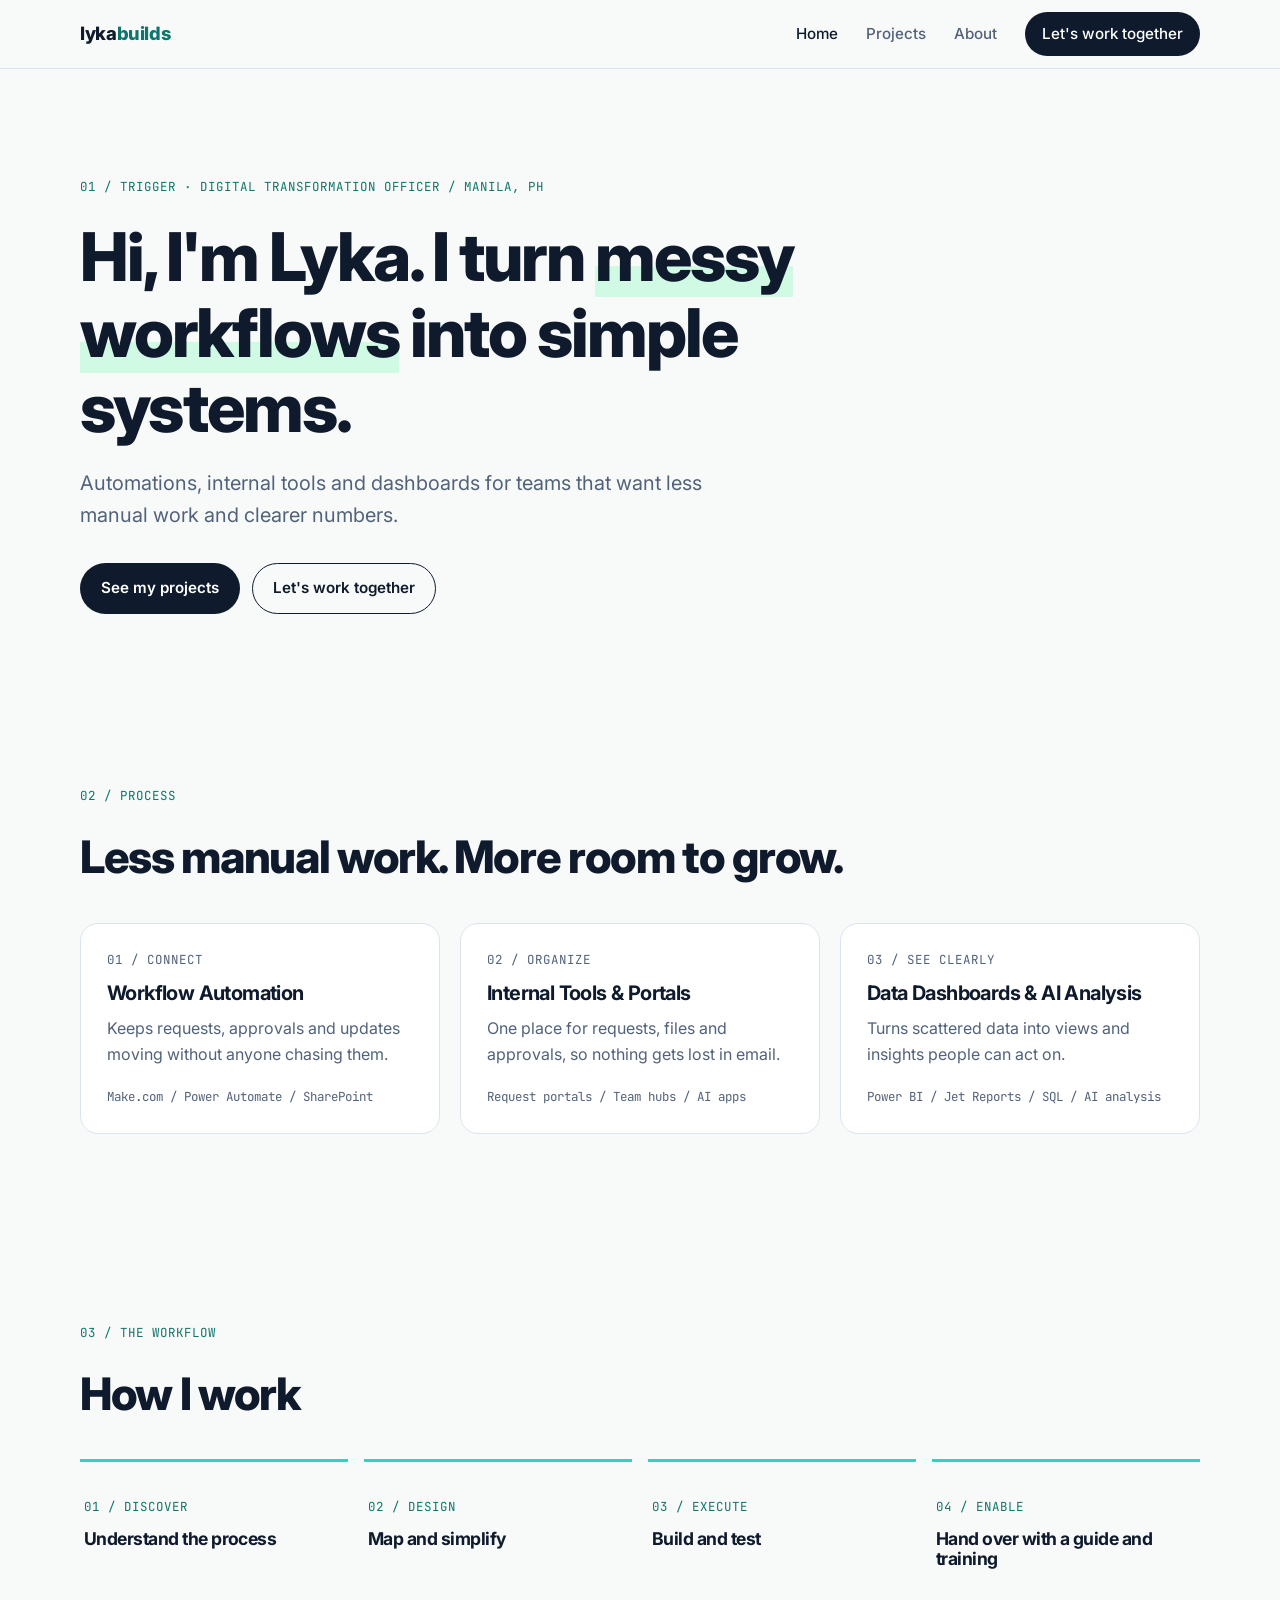
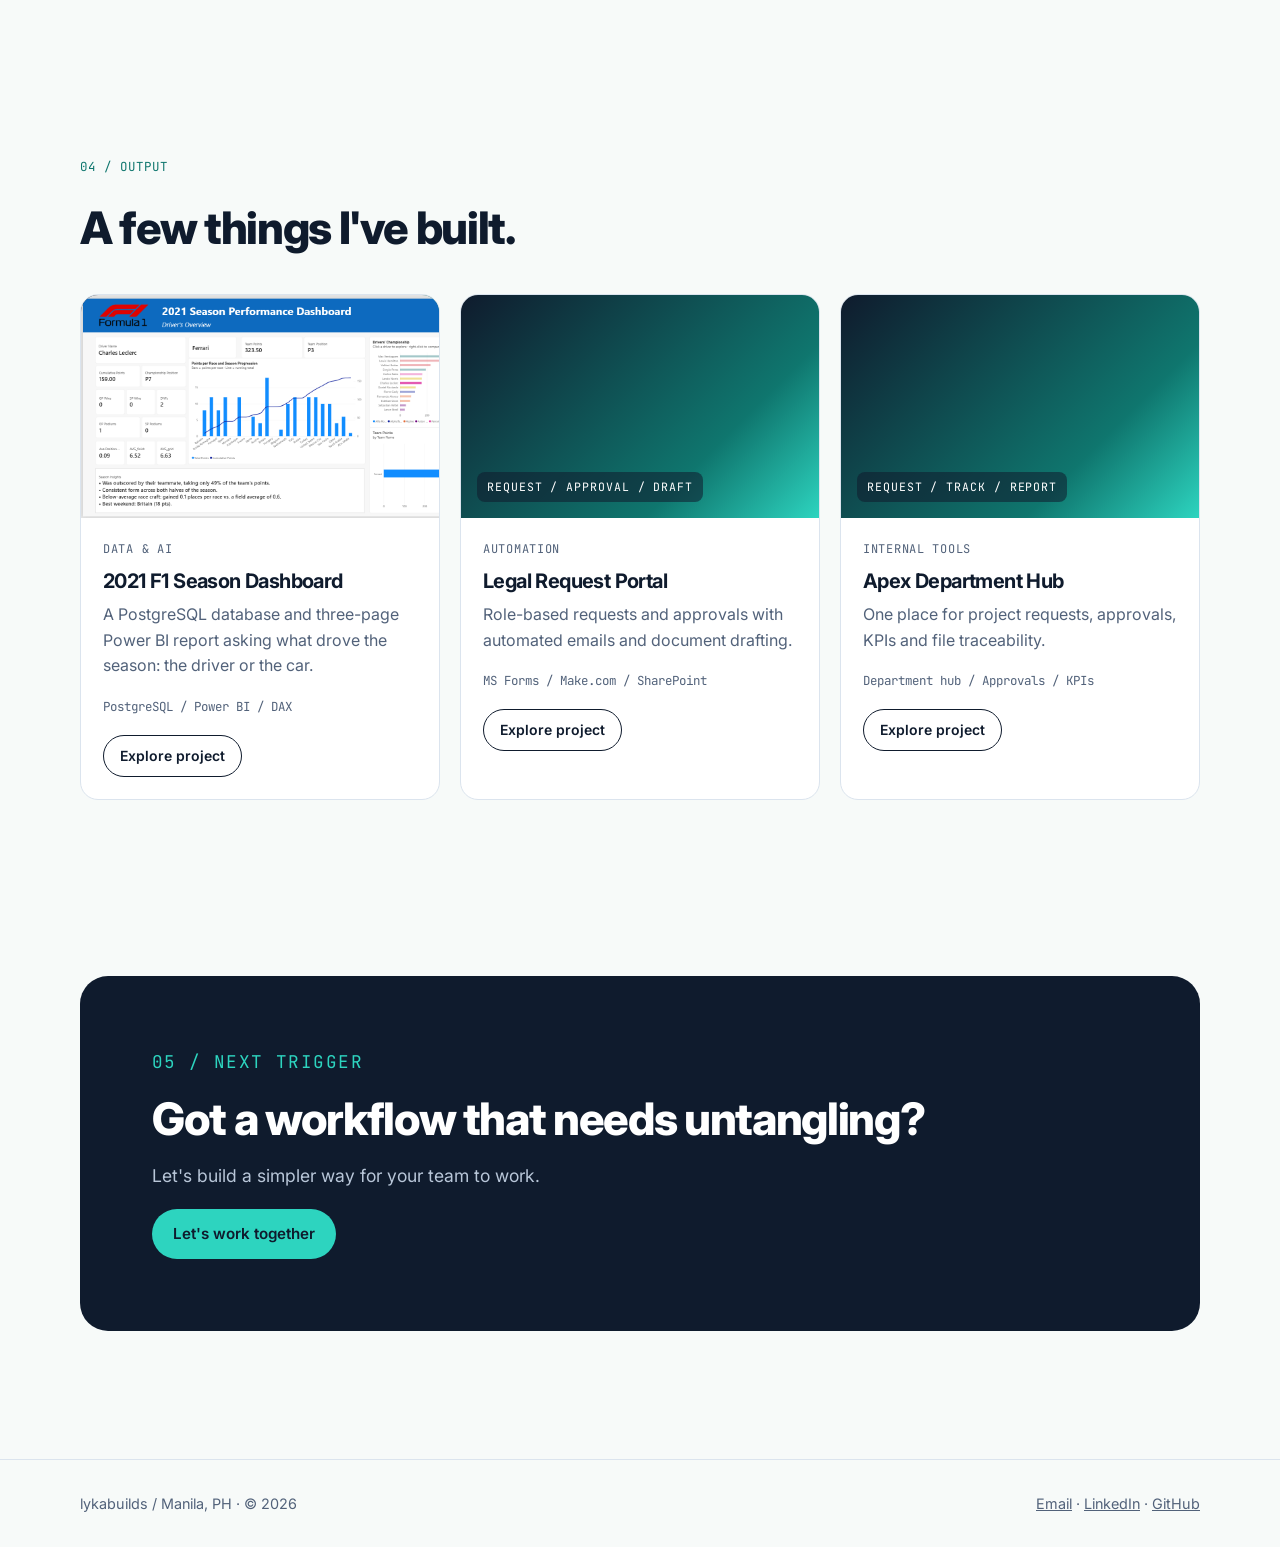
==== index.html @ 52d998e7 "Add portfolio site: home, projects, about and F1 case study Co-Authored-By: Claude Opus 5.5 <noreply" ====
<!doctype html>
<html lang="en">
<head>
  <meta charset="utf-8">
  <meta name="viewport" content="width=device-width, initial-scale=1">
  <title>Lyka Ganotisi | lykabuilds — Automation & Internal Tools</title>
  <meta name="description" content="Lyka Ganotisi is a Digital Transformation Officer in Manila who builds workflow automations, internal tools, dashboards and AI-powered apps for small and mid-sized businesses.">
  <link rel="preconnect" href="https://fonts.googleapis.com">
  <link rel="preconnect" href="https://fonts.gstatic.com" crossorigin>
  <link href="https://fonts.googleapis.com/css2?family=Inter:wght@400;500;600;700;800&family=JetBrains+Mono:wght@500&display=swap" rel="stylesheet">
  <link rel="stylesheet" href="styles.css">
</head>
<body>
  <header class="site-header">
    <nav class="nav wrap">
      <a class="logo" href="index.html">lyka<span>builds</span></a>
      <button class="menu-toggle" aria-expanded="false" aria-label="Open menu">Menu</button>
      <div class="nav-links">
        <a href="index.html" aria-current="page">Home</a>
        <a href="projects.html">Projects</a>
        <a href="about.html">About</a>
        <a class="btn btn-primary btn-small" href="about.html#contact">Let's work together</a>
      </div>
    </nav>
  </header>

  <main>
    <section class="hero">
      <div class="wrap">
        <p class="label eyebrow">01 / Trigger · Digital Transformation Officer / Manila, PH</p>
        <h1>Hi, I'm Lyka. I turn <span class="highlight">messy workflows</span> into simple systems.</h1>
        <p class="lead">Automations, internal tools and dashboards for teams that want less manual work and clearer numbers.</p>
        <div class="btn-row">
          <a class="btn btn-primary" href="projects.html">See my projects</a>
          <a class="btn btn-ghost" href="about.html#contact">Let's work together</a>
        </div>
      </div>
    </section>

    <section>
      <div class="wrap">
        <div class="section-head">
          <p class="label">02 / Process</p>
          <h2>Less manual work. More room to grow.</h2>
        </div>
        <div class="grid-3">
          <article class="card">
            <p class="label">01 / Connect</p>
            <h3>Workflow Automation</h3>
            <p>Keeps requests, approvals and updates moving without anyone chasing them.</p>
            <p class="tools">Make.com / Power Automate / SharePoint</p>
          </article>
          <article class="card">
            <p class="label">02 / Organize</p>
            <h3>Internal Tools &amp; Portals</h3>
            <p>One place for requests, files and approvals, so nothing gets lost in email.</p>
            <p class="tools">Request portals / Team hubs / AI apps</p>
          </article>
          <article class="card">
            <p class="label">03 / See clearly</p>
            <h3>Data Dashboards &amp; AI Analysis</h3>
            <p>Turns scattered data into views and insights people can act on.</p>
            <p class="tools">Power BI / Jet Reports / SQL / AI analysis</p>
          </article>
        </div>
      </div>
    </section>

    <section>
      <div class="wrap">
        <div class="section-head">
          <p class="label">03 / The workflow</p>
          <h2>How I work</h2>
        </div>
        <div class="grid-4">
          <div class="step"><p class="label">01 / Discover</p><h3>Understand the process</h3></div>
          <div class="step"><p class="label">02 / Design</p><h3>Map and simplify</h3></div>
          <div class="step"><p class="label">03 / Execute</p><h3>Build and test</h3></div>
          <div class="step"><p class="label">04 / Enable</p><h3>Hand over with a guide and training</h3></div>
        </div>
      </div>
    </section>

    <section>
      <div class="wrap">
        <div class="section-head">
          <p class="label">04 / Output</p>
          <h2>A few things I've built.</h2>
        </div>
        <div class="grid-3">
          <article class="project">
            <div class="preview"><img src="assets/f1/01-season-overview.png" alt="2021 F1 dashboard season overview page"></div>
            <div class="project-body">
              <p class="cat">Data &amp; AI</p>
              <h3>2021 F1 Season Dashboard</h3>
              <p>A PostgreSQL database and three-page Power BI report asking what drove the season: the driver or the car.</p>
              <p class="tools">PostgreSQL / Power BI / DAX</p>
              <a class="btn btn-ghost btn-small" href="projects/f1-2021.html">Explore project</a>
            </div>
          </article>
          <article class="project">
            <div class="preview"><span class="strip">REQUEST / APPROVAL / DRAFT</span></div>
            <div class="project-body">
              <p class="cat">Automation</p>
              <h3>Legal Request Portal</h3>
              <p>Role-based requests and approvals with automated emails and document drafting.</p>
              <p class="tools">MS Forms / Make.com / SharePoint</p>
              <a class="btn btn-ghost btn-small" href="projects.html">Explore project</a>
            </div>
          </article>
          <article class="project">
            <div class="preview"><span class="strip">REQUEST / TRACK / REPORT</span></div>
            <div class="project-body">
              <p class="cat">Internal Tools</p>
              <h3>Apex Department Hub</h3>
              <p>One place for project requests, approvals, KPIs and file traceability.</p>
              <p class="tools">Department hub / Approvals / KPIs</p>
              <a class="btn btn-ghost btn-small" href="projects.html">Explore project</a>
            </div>
          </article>
        </div>
      </div>
    </section>

    <section>
      <div class="wrap">
        <div class="cta">
          <p class="label">05 / Next trigger</p>
          <h2>Got a workflow that needs untangling?</h2>
          <p>Let's build a simpler way for your team to work.</p>
          <a class="btn btn-primary" href="about.html#contact">Let's work together</a>
        </div>
      </div>
    </section>
  </main>

  <footer class="site-footer">
    <div class="wrap footer-row">
      <span>lykabuilds / Manila, PH · © <span id="year"></span></span>
      <span><a href="mailto:lganotisi38@gmail.com">Email</a> · <a href="https://www.linkedin.com/in/lykaganotisi/" target="_blank" rel="noopener">LinkedIn</a> · <a href="https://github.com/lykabuilds">GitHub</a></span>
    </div>
  </footer>
  <script src="script.js"></script>
</body>
</html>
---- styles.css ----
:root {
  --midnight: #0f1b2d;
  --midnight-2: #1a2a42;
  --teal: #0f766e;
  --turquoise: #2dd4bf;
  --mint: #d1fae5;
  --mint-2: #ecfdf5;
  --ink: #0f1b2d;
  --muted: #52627a;
  --line: #dbe4ee;
  --bg: #f7faf9;
  --card: #ffffff;
  --radius: 18px;
  --mono: "JetBrains Mono", ui-monospace, monospace;
  --sans: "Inter", system-ui, -apple-system, "Segoe UI", sans-serif;
}

* { box-sizing: border-box; }
html { scroll-behavior: smooth; }
body {
  margin: 0;
  font-family: var(--sans);
  color: var(--ink);
  background: var(--bg);
  line-height: 1.6;
  -webkit-font-smoothing: antialiased;
}
img { max-width: 100%; display: block; }
a { color: inherit; }
.wrap { width: min(1120px, 100% - 32px); margin-inline: auto; }

/* Header */
.site-header {
  position: sticky; top: 0; z-index: 10;
  background: rgba(247, 250, 249, 0.86);
  backdrop-filter: blur(10px);
  border-bottom: 1px solid var(--line);
}
.nav { display: flex; align-items: center; justify-content: space-between; height: 68px; gap: 16px; }
.logo { font-weight: 800; text-decoration: none; letter-spacing: -0.02em; font-size: 1.15rem; }
.logo span { color: var(--teal); }
.nav-links { display: flex; align-items: center; gap: 28px; }
.nav-links a { text-decoration: none; color: var(--muted); font-weight: 500; font-size: 0.95rem; }
.nav-links a:hover, .nav-links a[aria-current="page"] { color: var(--ink); }
.menu-toggle { display: none; background: none; border: 1px solid var(--line); border-radius: 10px; padding: 8px 12px; font: inherit; cursor: pointer; }

/* Buttons */
.btn {
  display: inline-flex; align-items: center; gap: 8px;
  padding: 12px 20px; border-radius: 999px;
  font-weight: 600; font-size: 0.95rem; text-decoration: none;
  border: 1.5px solid transparent; transition: transform .15s, background .15s;
}
.btn:hover { transform: translateY(-1px); }
.btn-primary { background: var(--midnight); color: #fff; }
.btn-primary:hover { background: var(--midnight-2); }
.nav-links a.btn-primary, .nav-links a.btn-primary:hover { color: #fff; }
.btn-ghost { border-color: var(--midnight); color: var(--midnight); }
.btn-ghost:hover { background: var(--mint-2); }
.btn-small { padding: 9px 16px; font-size: 0.875rem; }
.btn-disabled { border-color: var(--line); color: var(--muted); pointer-events: none; }

/* Typography */
.label { font-family: var(--mono); font-size: 0.78rem; letter-spacing: 0.08em; color: var(--teal); text-transform: uppercase; }
h1, h2, h3 { letter-spacing: -0.03em; line-height: 1.12; margin: 0; }
h1 { font-size: clamp(2.4rem, 6vw, 4.2rem); font-weight: 800; }
h2 { font-size: clamp(1.9rem, 4vw, 2.8rem); font-weight: 800; }
h3 { font-size: 1.25rem; font-weight: 700; }
.lead { font-size: clamp(1.05rem, 2vw, 1.25rem); color: var(--muted); max-width: 640px; }
.highlight { background: linear-gradient(transparent 62%, var(--mint) 62%); }

section { padding: 88px 0; }
.section-head { display: grid; gap: 14px; margin-bottom: 40px; }

/* Hero */
.hero { padding: 96px 0 72px; }
.hero .eyebrow { margin-bottom: 22px; }
.hero h1 { max-width: 880px; }
.hero .lead { margin: 22px 0 32px; }
.btn-row { display: flex; flex-wrap: wrap; gap: 12px; }

/* Cards */
.grid-3 { display: grid; grid-template-columns: repeat(3, 1fr); gap: 20px; }
.grid-4 { display: grid; grid-template-columns: repeat(4, 1fr); gap: 16px; }
.card {
  background: var(--card); border: 1px solid var(--line);
  border-radius: var(--radius); padding: 26px;
  display: flex; flex-direction: column; gap: 12px;
}
.card p { margin: 0; color: var(--muted); }
.tools { font-family: var(--mono); font-size: 0.78rem; color: var(--teal); margin-top: auto; padding-top: 8px; }

.step { border-top: 3px solid var(--turquoise); padding: 22px 4px 0; }
.step h3 { margin-top: 8px; font-size: 1.1rem; }

/* Project cards */
.project {
  background: var(--card); border: 1px solid var(--line); border-radius: var(--radius);
  overflow: hidden; display: flex; flex-direction: column;
  transition: transform .2s, box-shadow .2s;
}
.project:hover { transform: translateY(-3px); box-shadow: 0 14px 30px rgba(15, 27, 45, 0.08); }
.preview {
  aspect-ratio: 16 / 10; position: relative;
  background: linear-gradient(135deg, var(--midnight) 0%, var(--teal) 70%, var(--turquoise) 100%);
  display: flex; align-items: flex-end; padding: 16px;
}
.preview img { position: absolute; inset: 0; width: 100%; height: 100%; object-fit: cover; object-position: top left; }
.preview .strip {
  position: relative; font-family: var(--mono); font-size: 0.72rem; letter-spacing: 0.08em;
  color: #fff; background: rgba(15, 27, 45, 0.55); padding: 6px 10px; border-radius: 8px;
}
.project-body { padding: 22px; display: flex; flex-direction: column; gap: 10px; flex: 1; }
.project-body p { margin: 0; color: var(--muted); }
.project-body .btn { align-self: flex-start; margin-top: 8px; }
.cat { font-family: var(--mono); font-size: 0.75rem; color: var(--teal); text-transform: uppercase; letter-spacing: 0.06em; }

/* Filters */
.filters { display: flex; flex-wrap: wrap; gap: 8px; margin-bottom: 28px; }
.filter {
  font: inherit; font-size: 0.9rem; font-weight: 500; cursor: pointer;
  padding: 8px 16px; border-radius: 999px; border: 1px solid var(--line); background: #fff; color: var(--muted);
}
.filter.active { background: var(--midnight); color: #fff; border-color: var(--midnight); }
.project[hidden] { display: none; }

/* CTA band */
.cta {
  background: var(--midnight); color: #fff; border-radius: 28px;
  padding: clamp(40px, 7vw, 72px); display: grid; gap: 18px; justify-items: start;
}
.cta .label { color: var(--turquoise); }
.cta p { color: #b8c6d8; margin: 0; font-size: 1.1rem; }
.cta .btn-primary { background: var(--turquoise); color: var(--midnight); }

/* About */
.about-grid { display: grid; grid-template-columns: 1.3fr 1fr; gap: 48px; align-items: start; }
.timeline { display: grid; gap: 18px; }
.timeline .card { padding: 20px 22px; }
.chips { display: flex; flex-wrap: wrap; gap: 8px; }
.chip { font-size: 0.85rem; padding: 6px 12px; border-radius: 999px; background: var(--mint); color: var(--teal); font-weight: 600; }
.contact-list { list-style: none; padding: 0; margin: 0; display: grid; gap: 10px; }
.contact-list a { color: var(--turquoise); }

/* Case study */
.case-hero { padding: 72px 0 32px; }
.back { font-size: 0.9rem; color: var(--muted); text-decoration: none; }
.back:hover { color: var(--ink); }
.meta { display: flex; flex-wrap: wrap; gap: 8px; margin-top: 18px; }
.shot { border: 1px solid var(--line); border-radius: var(--radius); overflow: hidden; background: #fff; }
.shot figcaption { padding: 14px 18px; font-size: 0.92rem; color: var(--muted); border-top: 1px solid var(--line); }
.case-section { padding: 40px 0; }
.case-section h2 { font-size: clamp(1.5rem, 3vw, 2rem); margin-bottom: 16px; }
.prose { max-width: 760px; color: var(--muted); }
.prose li { margin-bottom: 8px; }
.prose strong { color: var(--ink); }
.stats { display: grid; grid-template-columns: repeat(4, 1fr); gap: 14px; }
.stat { background: #fff; border: 1px solid var(--line); border-radius: 14px; padding: 18px; }
.stat b { display: block; font-size: 1.8rem; letter-spacing: -0.03em; }
.stat span { font-size: 0.85rem; color: var(--muted); }
.table-wrap { overflow-x: auto; }
table { border-collapse: collapse; width: 100%; font-size: 0.92rem; background: #fff; border-radius: 14px; overflow: hidden; }
th, td { text-align: left; padding: 12px 14px; border-bottom: 1px solid var(--line); vertical-align: top; }
th { background: var(--mint-2); font-weight: 600; }

/* Footer */
.site-footer { border-top: 1px solid var(--line); padding: 32px 0; margin-top: 40px; }
.footer-row { display: flex; flex-wrap: wrap; justify-content: space-between; gap: 16px; color: var(--muted); font-size: 0.9rem; }
.footer-row a { color: var(--muted); }

/* Responsive */
@media (max-width: 900px) {
  .grid-3, .grid-4, .stats { grid-template-columns: repeat(2, 1fr); }
  .about-grid { grid-template-columns: 1fr; }
}
@media (max-width: 640px) {
  section { padding: 64px 0; }
  .grid-3, .grid-4, .stats { grid-template-columns: 1fr; }
  .menu-toggle { display: block; }
  .nav-links {
    display: none; position: absolute; top: 68px; left: 0; right: 0;
    flex-direction: column; align-items: flex-start; gap: 16px;
    background: var(--bg); padding: 20px 16px; border-bottom: 1px solid var(--line);
  }
  .nav-links.open { display: flex; }
}
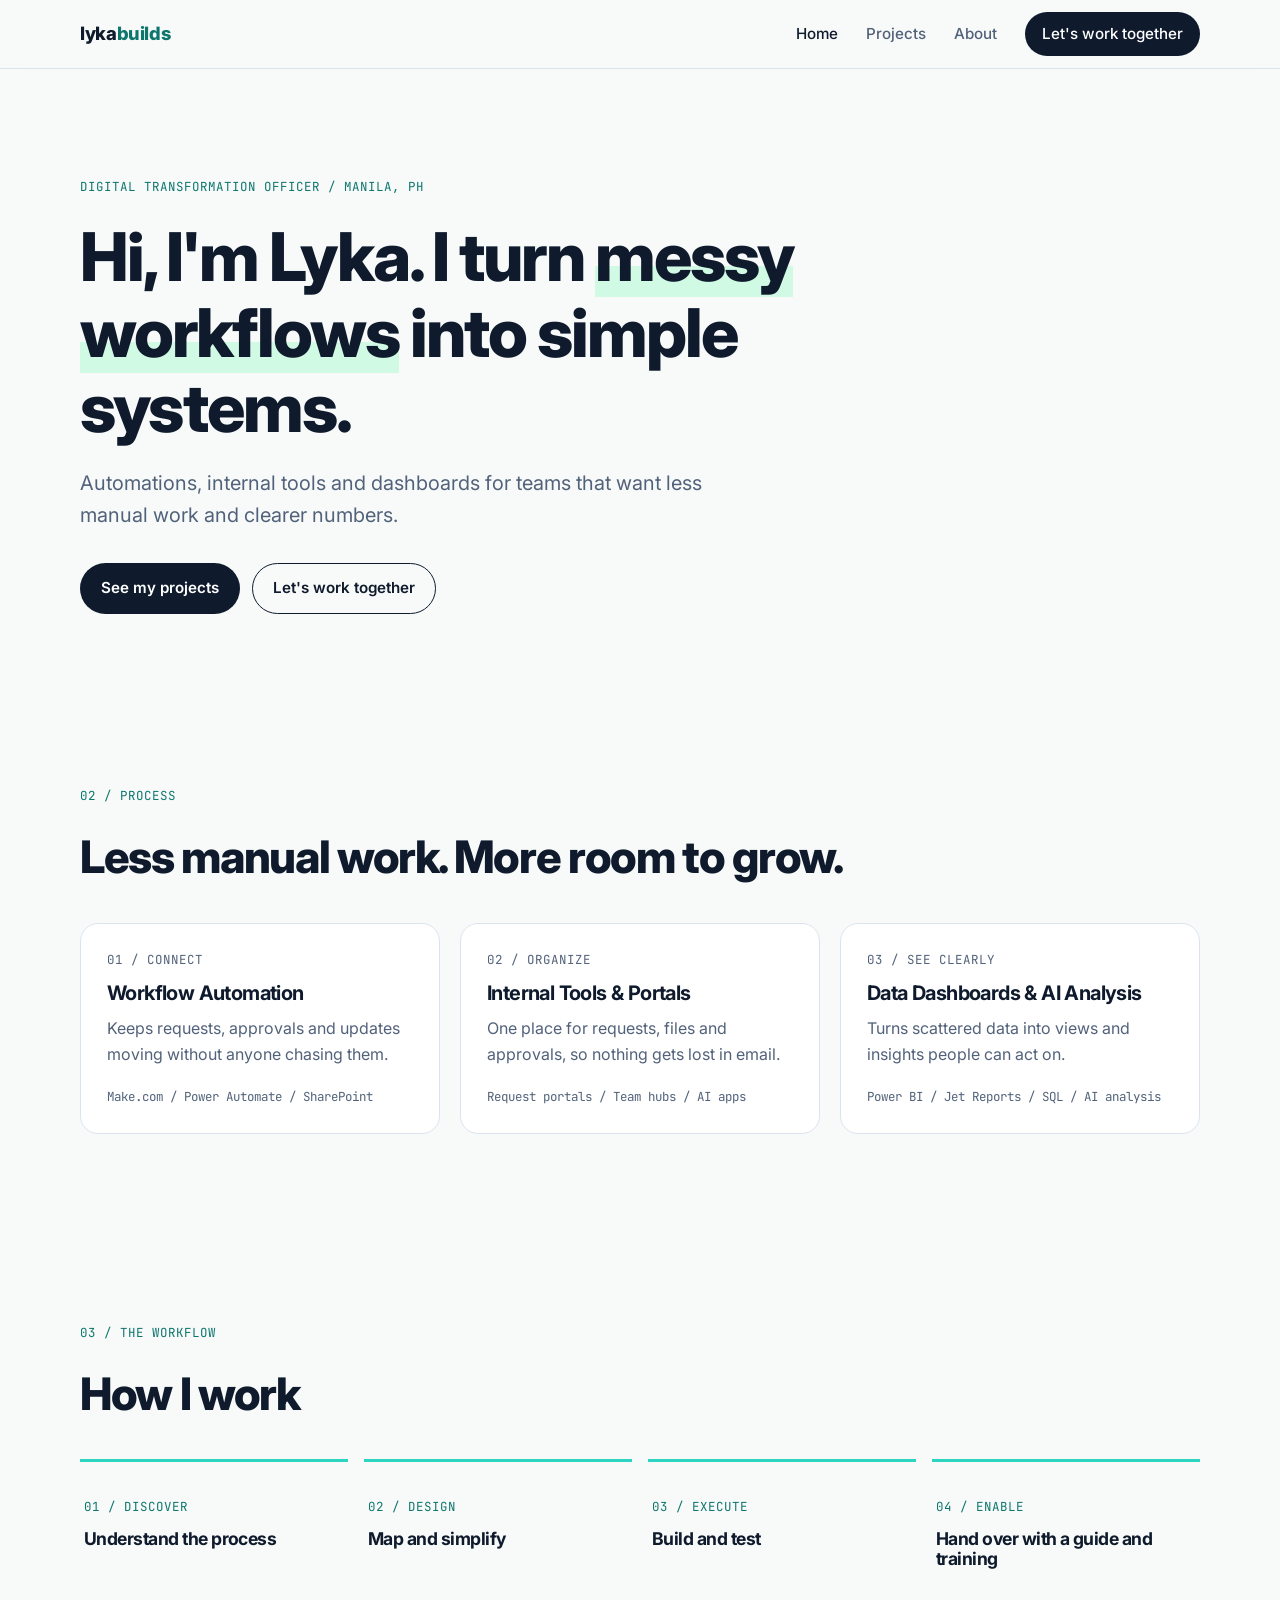
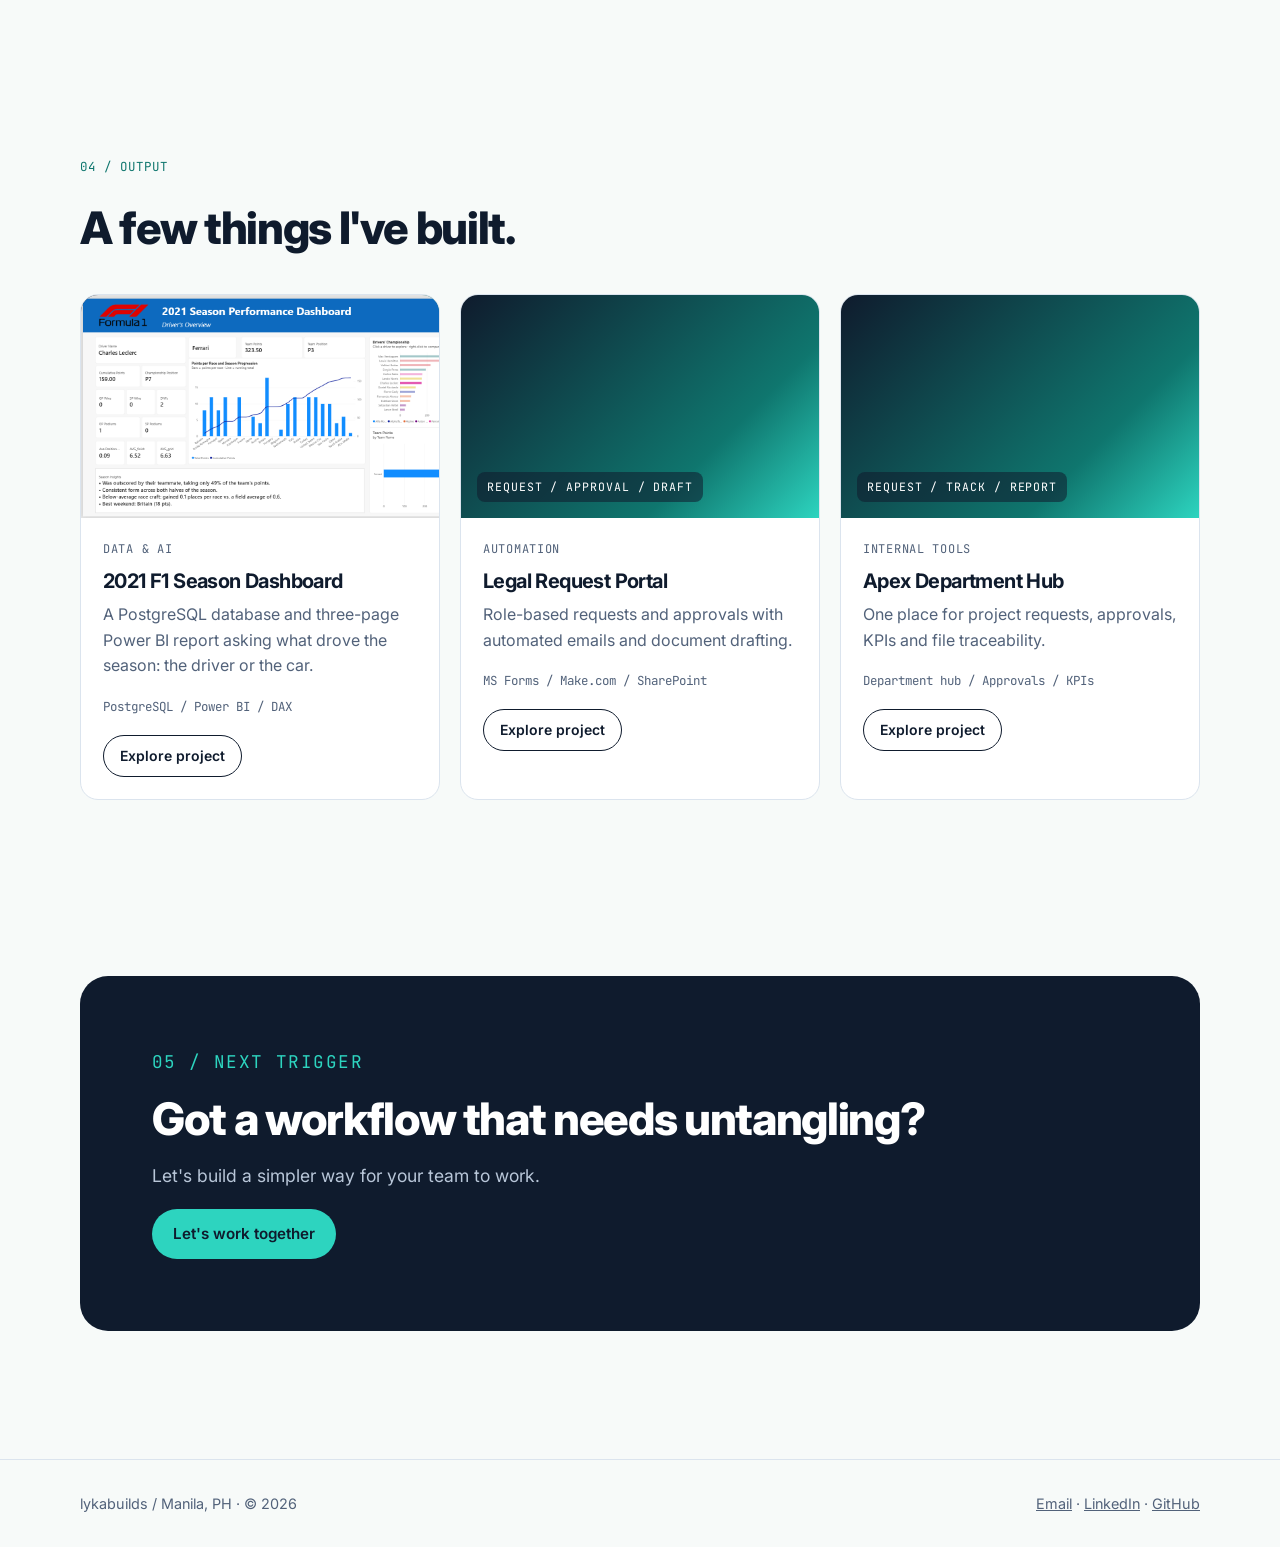
==== commit ea63a79a: "Remove 'Trigger' label from home hero Co-Authored-By: Claude Opus 5.5 <noreply@anthropic.com> Claude" ====
--- a/index.html
+++ b/index.html
@@ -27,7 +27,7 @@
   <main>
     <section class="hero">
       <div class="wrap">
-        <p class="label eyebrow">01 / Trigger · Digital Transformation Officer / Manila, PH</p>
+        <p class="label eyebrow">Digital Transformation Officer / Manila, PH</p>
         <h1>Hi, I'm Lyka. I turn <span class="highlight">messy workflows</span> into simple systems.</h1>
         <p class="lead">Automations, internal tools and dashboards for teams that want less manual work and clearer numbers.</p>
         <div class="btn-row">
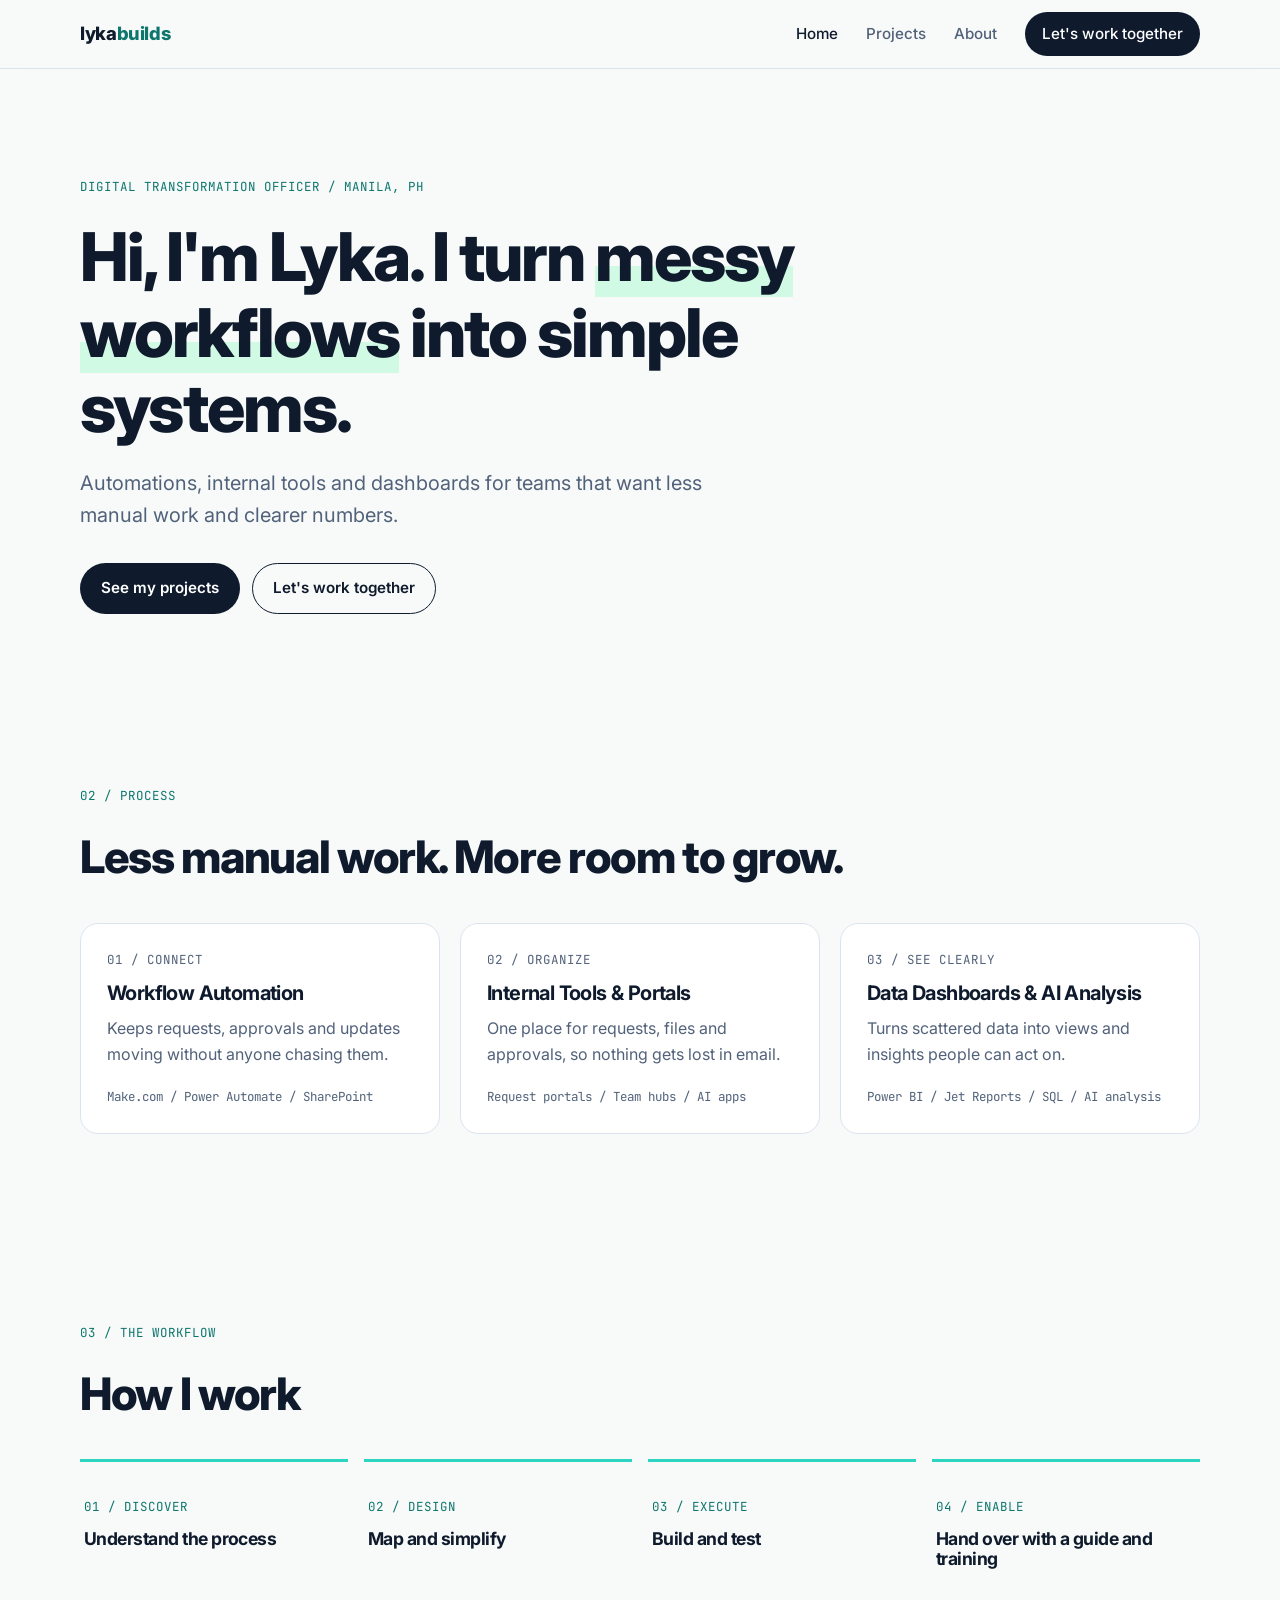
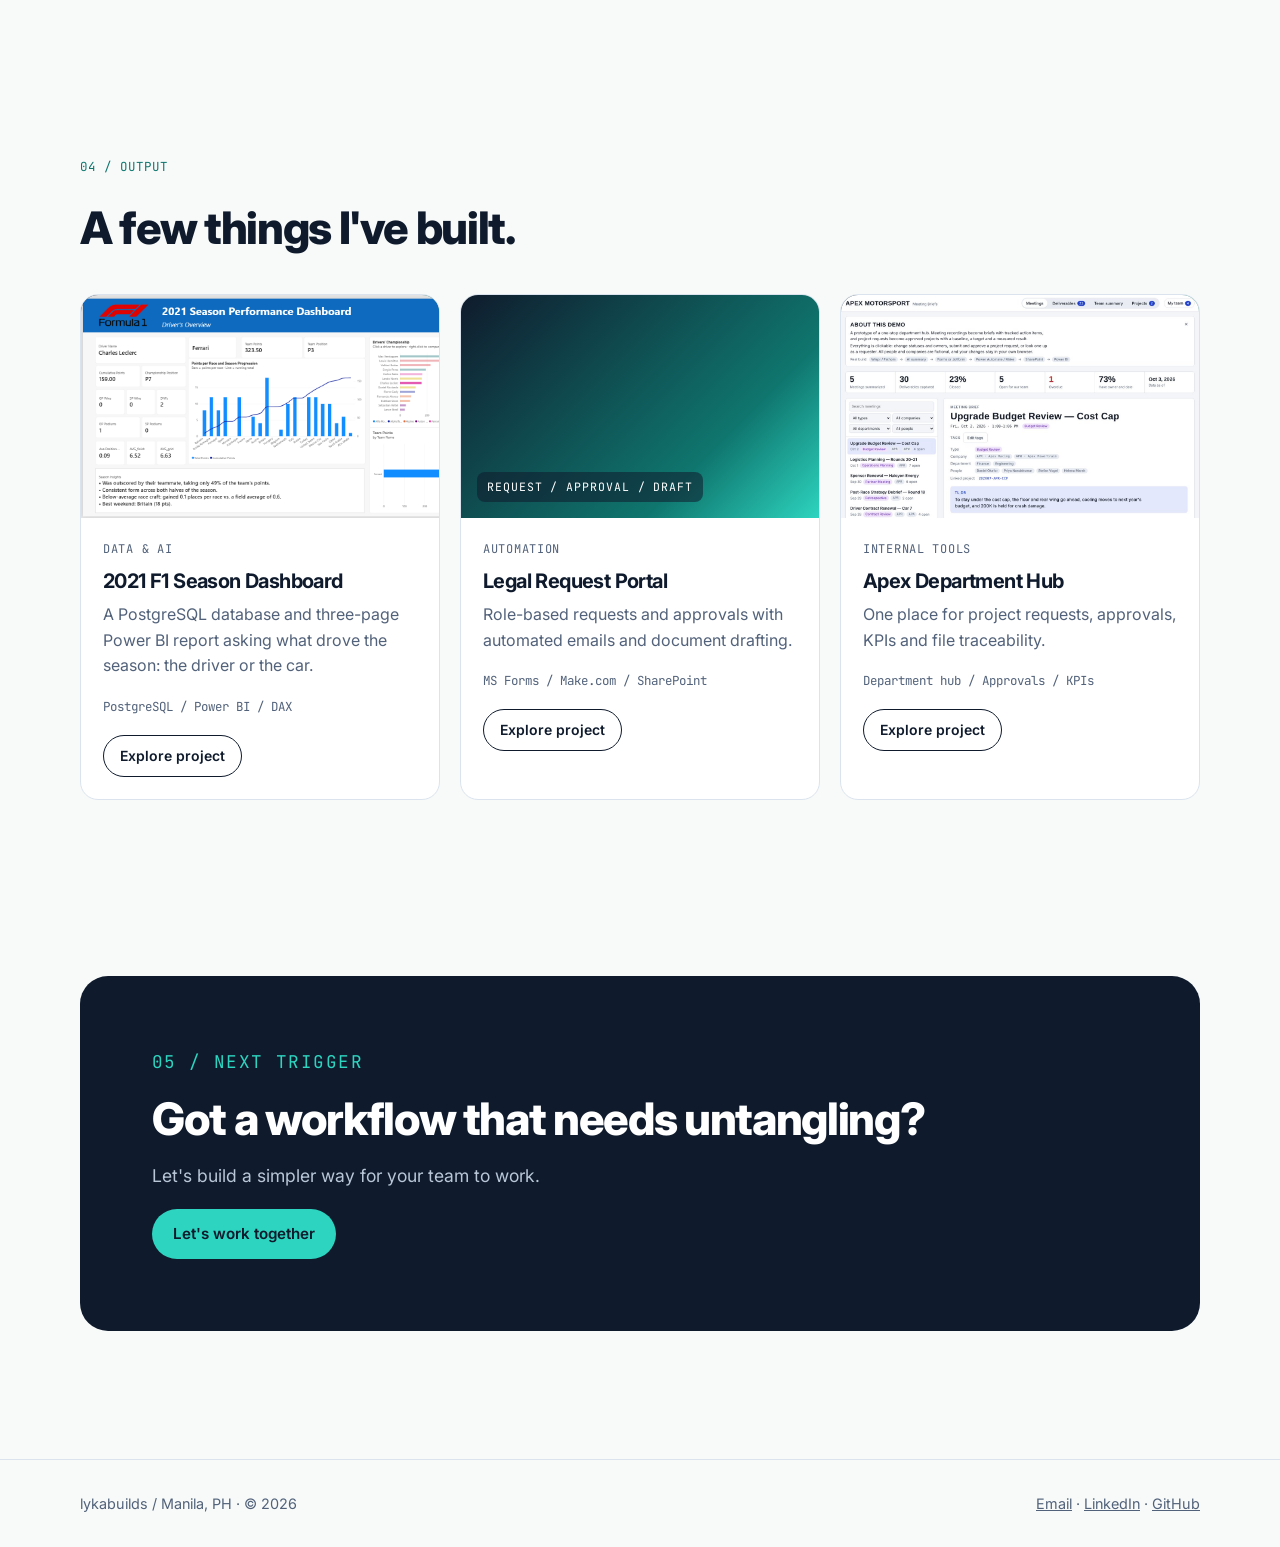
==== commit b94bc93f: "Add screenshots for Apex Hub, Mr. Sensei and Amatsu Nikki cards Co-Authored-By: Claude Opus 5.5 <nor" ====
--- a/index.html
+++ b/index.html
@@ -109,7 +109,7 @@
             </div>
           </article>
           <article class="project">
-            <div class="preview"><span class="strip">REQUEST / TRACK / REPORT</span></div>
+            <div class="preview"><img src="assets/projects/apex-hub.jpg" alt="Apex Department Hub demo showing meeting briefs and tracked deliverables" loading="lazy"></div>
             <div class="project-body">
               <p class="cat">Internal Tools</p>
               <h3>Apex Department Hub</h3>
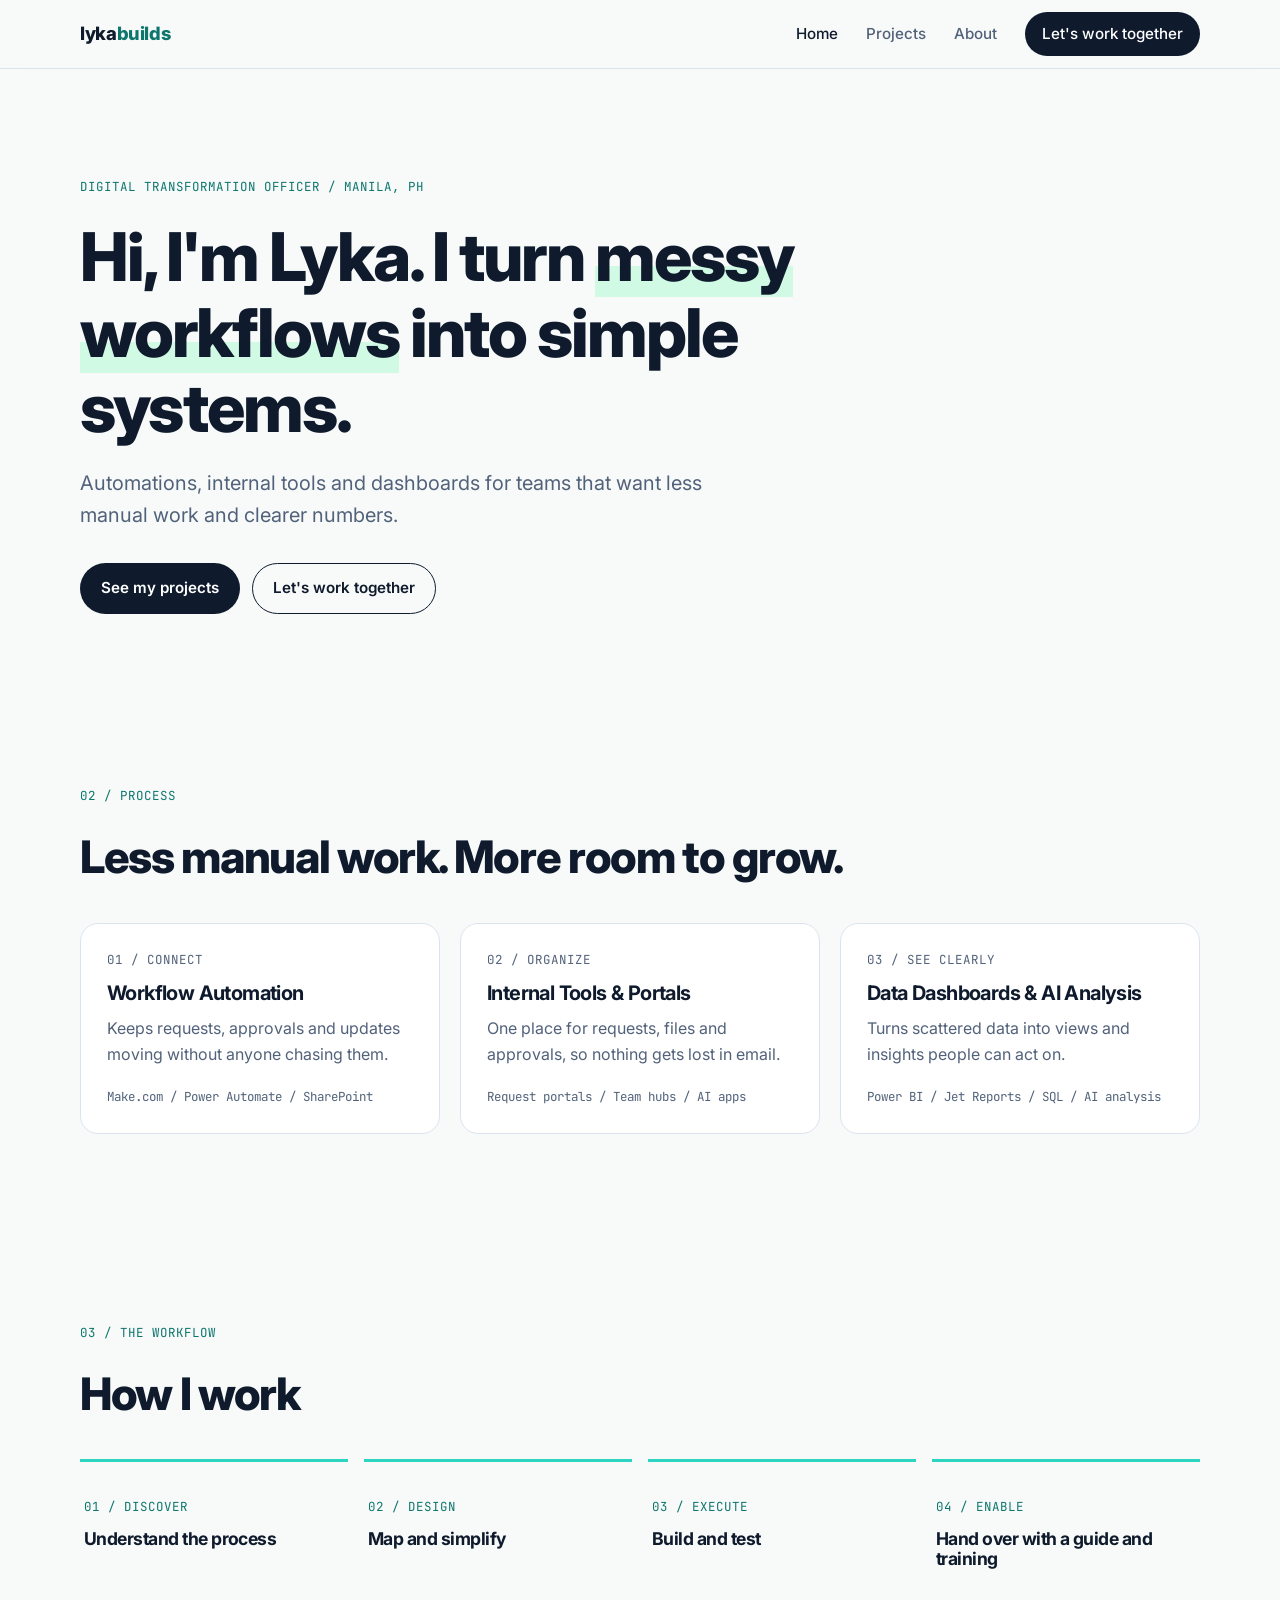
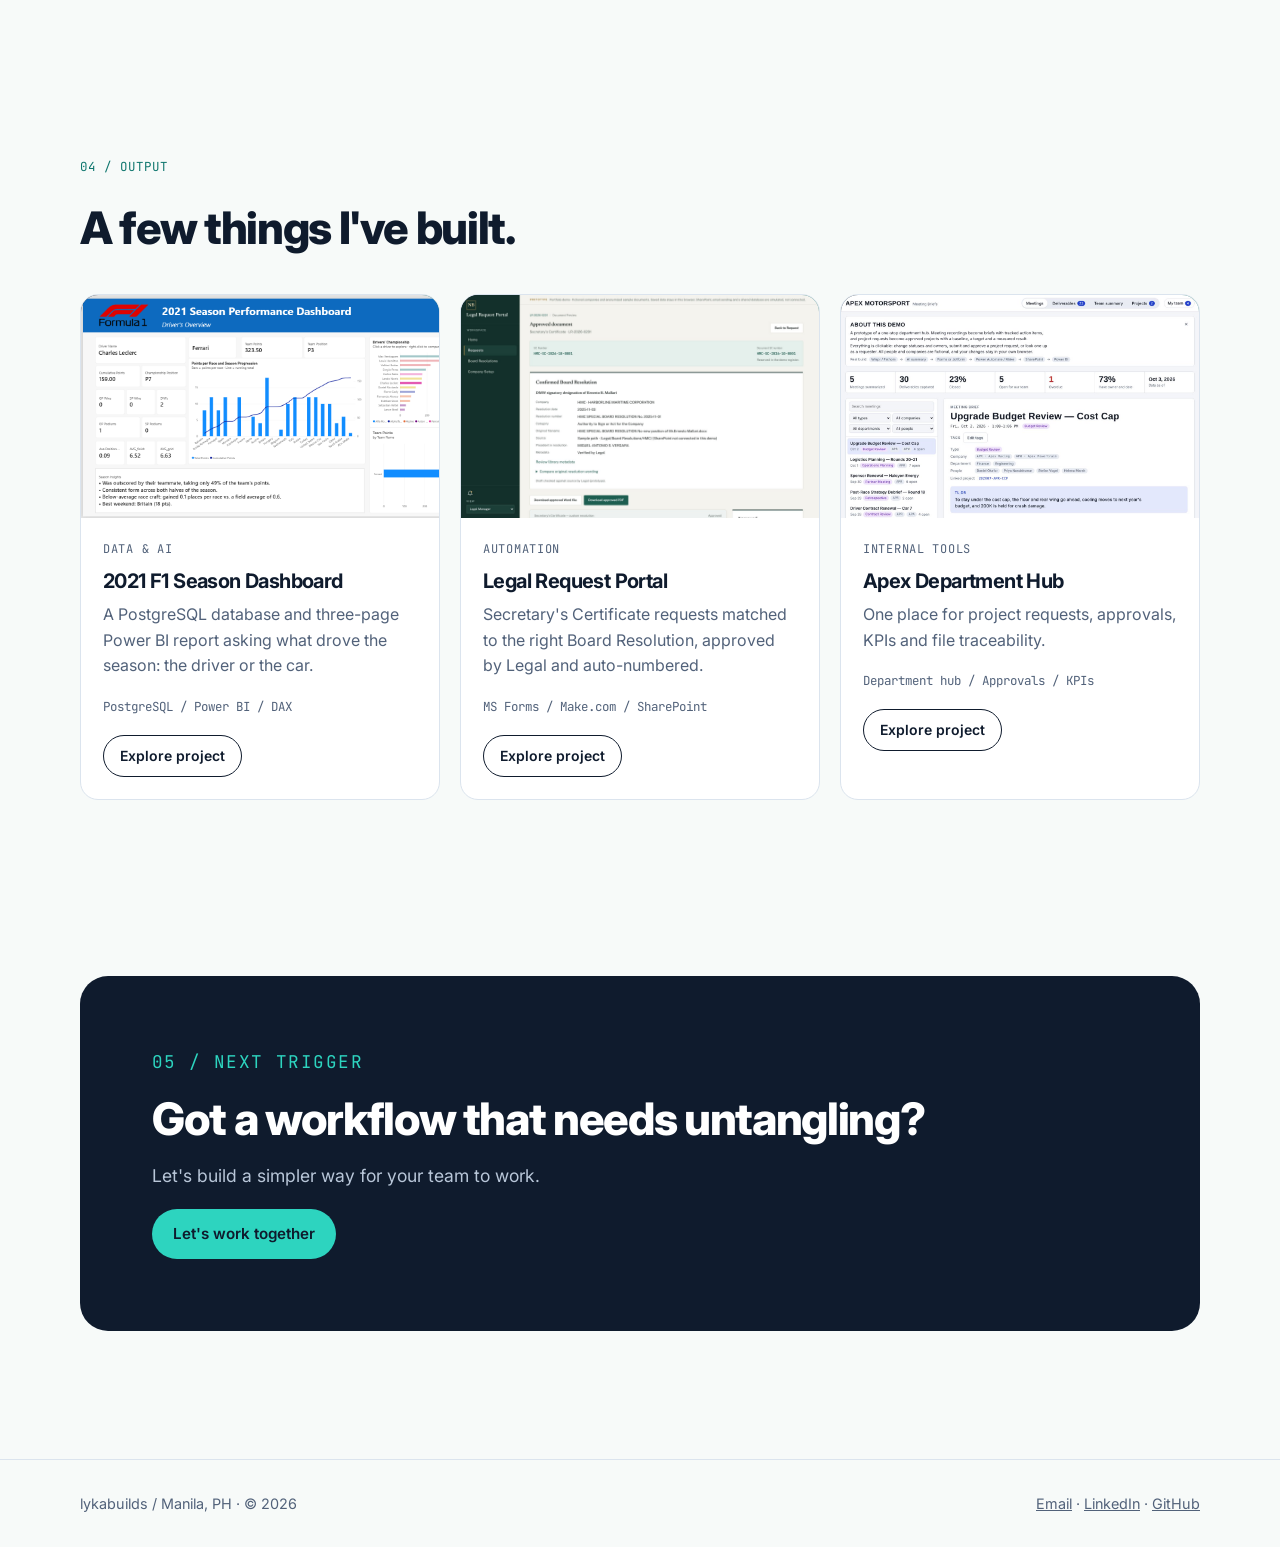
==== commit 842ef877: "Legal Request Portal: add live demo, screenshot and updated description - New card image assets/proj" ====
--- a/index.html
+++ b/index.html
@@ -99,11 +99,11 @@
             </div>
           </article>
           <article class="project">
-            <div class="preview"><span class="strip">REQUEST / APPROVAL / DRAFT</span></div>
+            <div class="preview"><img src="assets/projects/northbridge-legal.jpg" alt="Northbridge Legal Request Portal showing an approved certificate with its SC number" loading="lazy"></div>
             <div class="project-body">
               <p class="cat">Automation</p>
               <h3>Legal Request Portal</h3>
-              <p>Role-based requests and approvals with automated emails and document drafting.</p>
+              <p>Secretary's Certificate requests matched to the right Board Resolution, approved by Legal and auto-numbered.</p>
               <p class="tools">MS Forms / Make.com / SharePoint</p>
               <a class="btn btn-ghost btn-small" href="projects.html">Explore project</a>
             </div>
